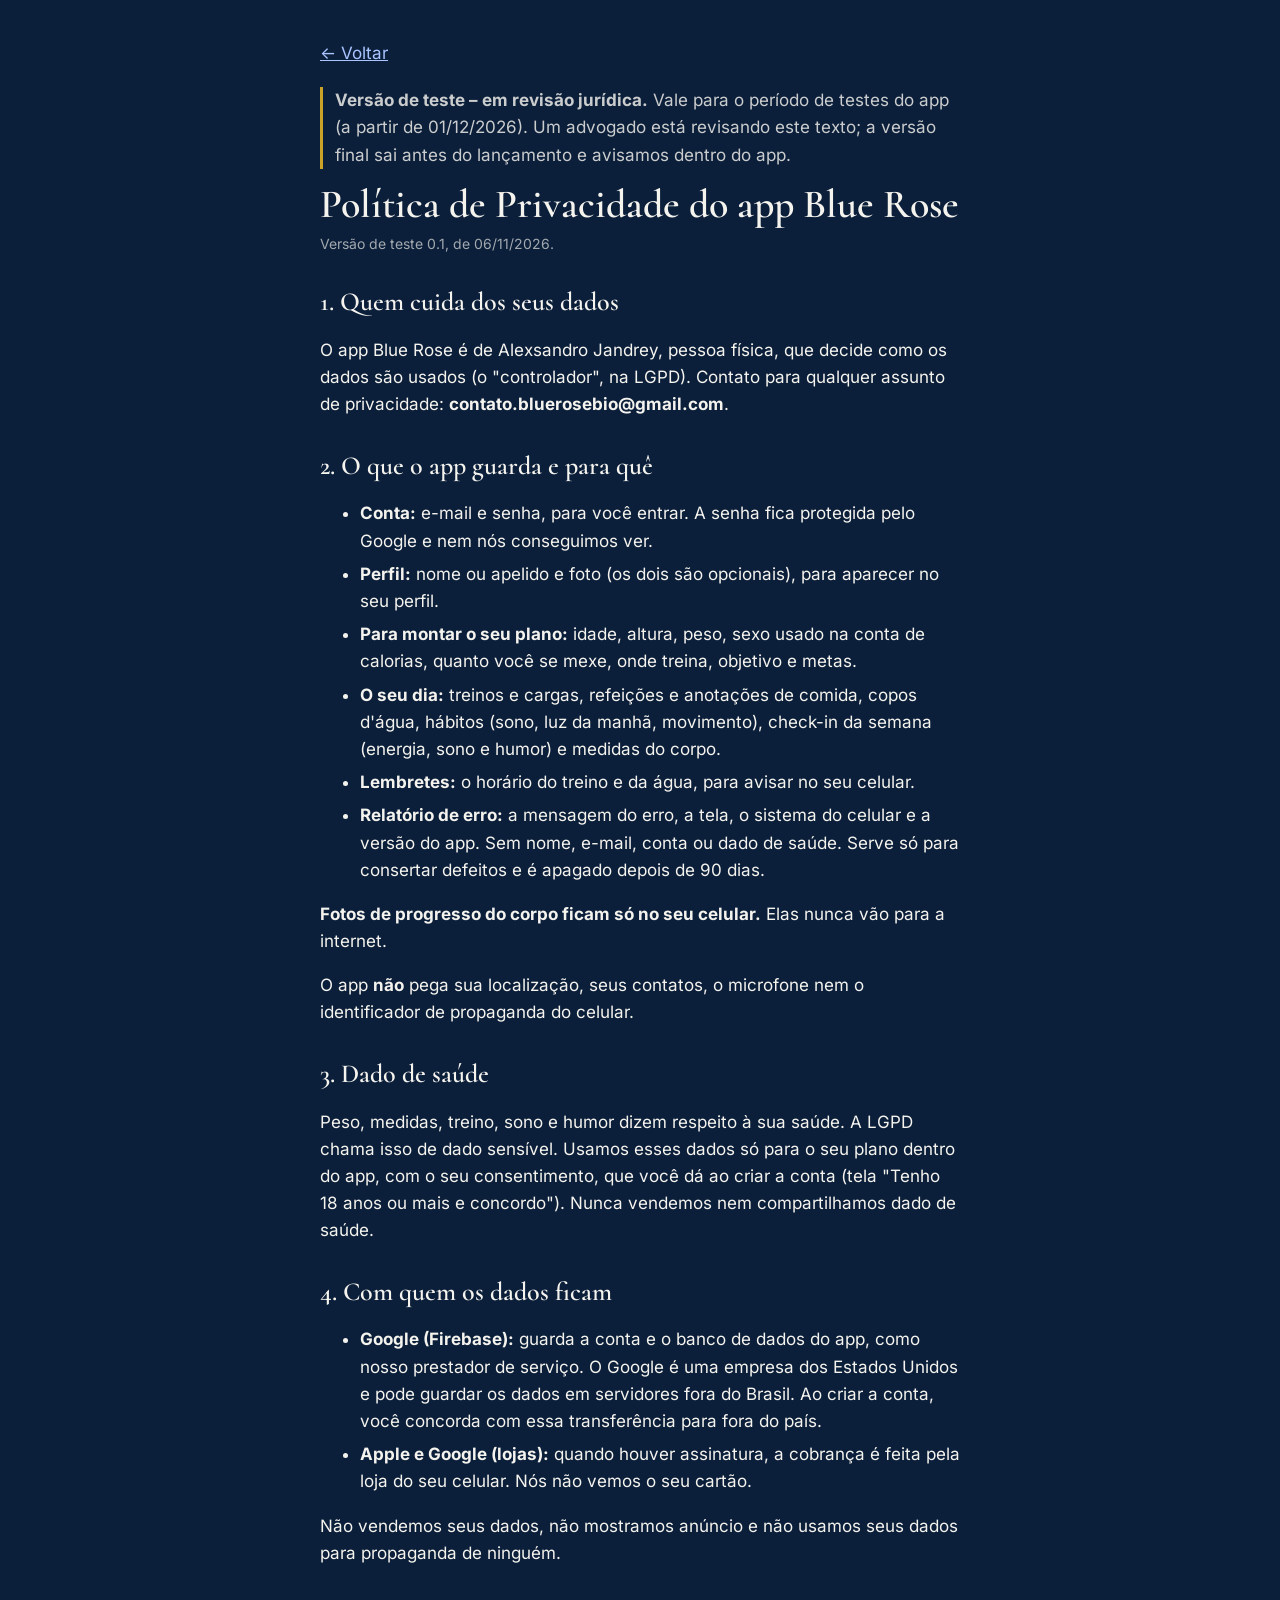
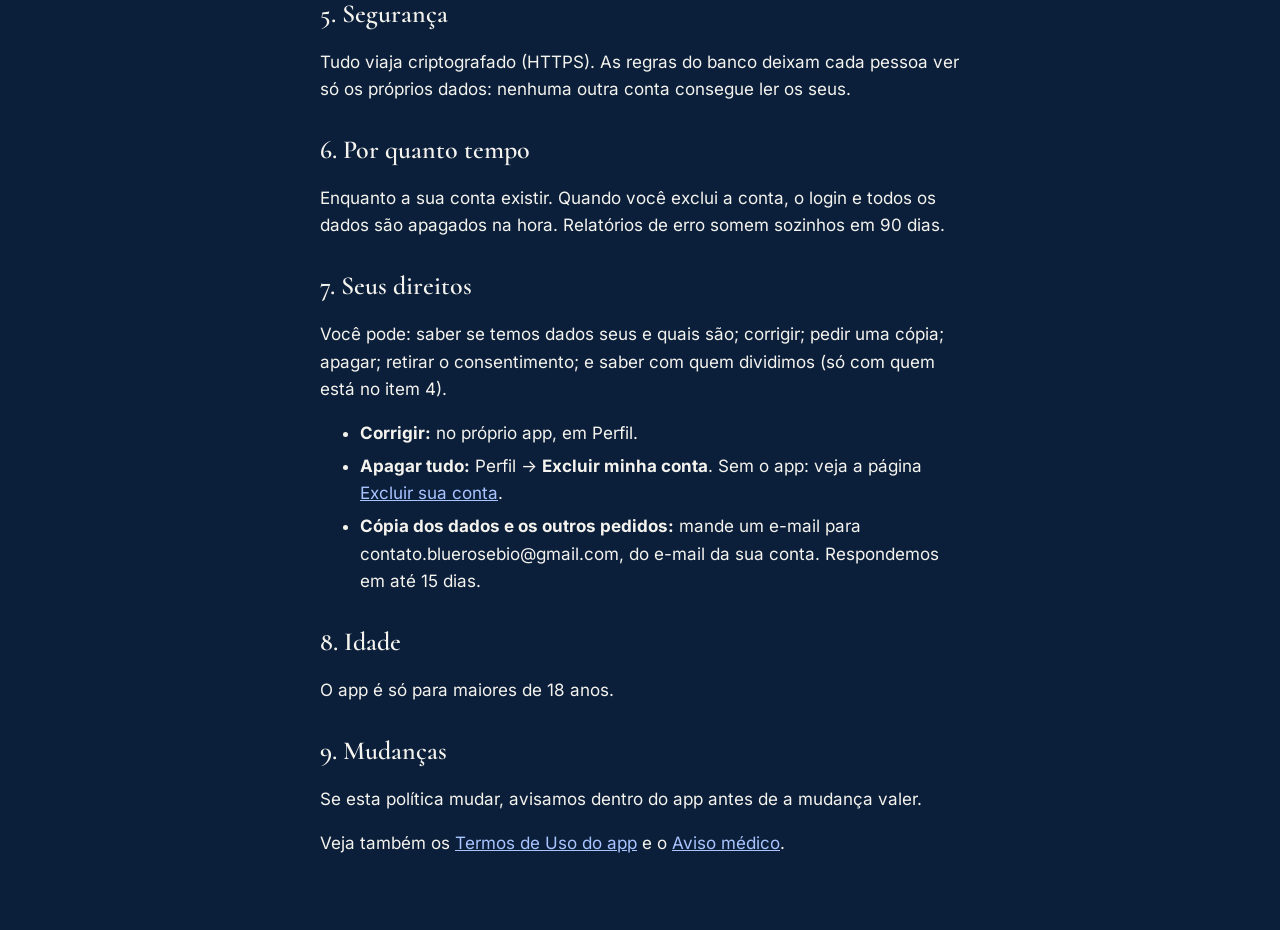
==== app-privacidade.html @ 99fc52bf "Atualiza o site (esteira ed63c72)" ====
<!doctype html>
<html lang="pt-BR">
<head>
  <meta charset="utf-8">
  <meta name="viewport" content="width=device-width, initial-scale=1">
  <title>Privacidade do app · Blue Rose</title>
  <meta name="robots" content="noindex">
  <link rel="icon" href="img/favicon.png">
  <link rel="stylesheet" href="tokens.css">
  <link rel="stylesheet" href="estilo.css">
</head>
<body>
<main class="texto miolo">
  <a class="voltar" href="index.html">← Voltar</a>
  <p class="aviso"><b>Versão de teste – em revisão jurídica.</b> Vale para o período de testes do app (a partir de 01/12/2026). Um advogado está revisando este texto; a versão final sai antes do lançamento e avisamos dentro do app.</p>
  <h1>Política de Privacidade do app Blue Rose</h1>
  <p class="versao">Versão de teste 0.1, de 06/11/2026.</p>

  <h2>1. Quem cuida dos seus dados</h2>
  <p>O app Blue Rose é de Alexsandro Jandrey, pessoa física, que decide como os dados são usados (o "controlador", na LGPD). Contato para qualquer assunto de privacidade: <b>contato.bluerosebio@gmail.com</b>.</p>

  <h2>2. O que o app guarda e para quê</h2>
  <ul>
    <li><b>Conta:</b> e-mail e senha, para você entrar. A senha fica protegida pelo Google e nem nós conseguimos ver.</li>
    <li><b>Perfil:</b> nome ou apelido e foto (os dois são opcionais), para aparecer no seu perfil.</li>
    <li><b>Para montar o seu plano:</b> idade, altura, peso, sexo usado na conta de calorias, quanto você se mexe, onde treina, objetivo e metas.</li>
    <li><b>O seu dia:</b> treinos e cargas, refeições e anotações de comida, copos d'água, hábitos (sono, luz da manhã, movimento), check-in da semana (energia, sono e humor) e medidas do corpo.</li>
    <li><b>Lembretes:</b> o horário do treino e da água, para avisar no seu celular.</li>
    <li><b>Relatório de erro:</b> a mensagem do erro, a tela, o sistema do celular e a versão do app. Sem nome, e-mail, conta ou dado de saúde. Serve só para consertar defeitos e é apagado depois de 90 dias.</li>
  </ul>
  <p><b>Fotos de progresso do corpo ficam só no seu celular.</b> Elas nunca vão para a internet.</p>
  <p>O app <b>não</b> pega sua localização, seus contatos, o microfone nem o identificador de propaganda do celular.</p>

  <h2>3. Dado de saúde</h2>
  <p>Peso, medidas, treino, sono e humor dizem respeito à sua saúde. A LGPD chama isso de dado sensível. Usamos esses dados só para o seu plano dentro do app, com o seu consentimento, que você dá ao criar a conta (tela "Tenho 18 anos ou mais e concordo"). Nunca vendemos nem compartilhamos dado de saúde.</p>

  <h2>4. Com quem os dados ficam</h2>
  <ul>
    <li><b>Google (Firebase):</b> guarda a conta e o banco de dados do app, como nosso prestador de serviço. O Google é uma empresa dos Estados Unidos e pode guardar os dados em servidores fora do Brasil. Ao criar a conta, você concorda com essa transferência para fora do país.</li>
    <li><b>Apple e Google (lojas):</b> quando houver assinatura, a cobrança é feita pela loja do seu celular. Nós não vemos o seu cartão.</li>
  </ul>
  <p>Não vendemos seus dados, não mostramos anúncio e não usamos seus dados para propaganda de ninguém.</p>

  <h2>5. Segurança</h2>
  <p>Tudo viaja criptografado (HTTPS). As regras do banco deixam cada pessoa ver só os próprios dados: nenhuma outra conta consegue ler os seus.</p>

  <h2>6. Por quanto tempo</h2>
  <p>Enquanto a sua conta existir. Quando você exclui a conta, o login e todos os dados são apagados na hora. Relatórios de erro somem sozinhos em 90 dias.</p>

  <h2>7. Seus direitos</h2>
  <p>Você pode: saber se temos dados seus e quais são; corrigir; pedir uma cópia; apagar; retirar o consentimento; e saber com quem dividimos (só com quem está no item 4).</p>
  <ul>
    <li><b>Corrigir:</b> no próprio app, em Perfil.</li>
    <li><b>Apagar tudo:</b> Perfil → <b>Excluir minha conta</b>. Sem o app: veja a página <a href="excluir-conta.html">Excluir sua conta</a>.</li>
    <li><b>Cópia dos dados e os outros pedidos:</b> mande um e-mail para contato.bluerosebio@gmail.com, do e-mail da sua conta. Respondemos em até 15 dias.</li>
  </ul>

  <h2>8. Idade</h2>
  <p>O app é só para maiores de 18 anos.</p>

  <h2>9. Mudanças</h2>
  <p>Se esta política mudar, avisamos dentro do app antes de a mudança valer.</p>

  <p>Veja também os <a href="app-termos.html">Termos de Uso do app</a> e o <a href="aviso-medico.html">Aviso médico</a>.</p>
</main>
</body>
</html>
---- tokens.css ----
/* GERADO por blue-rose-marca/gerar.py a partir de tokens/tokens.json. Não edite: edite os tokens e rode python gerar.py. */
@font-face { font-family: "Cormorant"; src: url("fontes/Cormorant-400.ttf") format("truetype"); font-weight: 400; font-style: normal; font-display: swap; }
@font-face { font-family: "Cormorant"; src: url("fontes/Cormorant-500-Italic.ttf") format("truetype"); font-weight: 500; font-style: italic; font-display: swap; }
@font-face { font-family: "Cormorant"; src: url("fontes/Cormorant-600.ttf") format("truetype"); font-weight: 600; font-style: normal; font-display: swap; }
@font-face { font-family: "Cormorant"; src: url("fontes/Cormorant-700.ttf") format("truetype"); font-weight: 700; font-style: normal; font-display: swap; }
@font-face { font-family: "Inter"; src: url("fontes/Inter-400.ttf") format("truetype"); font-weight: 400; font-style: normal; font-display: swap; }
@font-face { font-family: "Inter"; src: url("fontes/Inter-600.ttf") format("truetype"); font-weight: 600; font-style: normal; font-display: swap; }
@font-face { font-family: "Inter"; src: url("fontes/Inter-700.ttf") format("truetype"); font-weight: 700; font-style: normal; font-display: swap; }
@font-face { font-family: "Inter"; src: url("fontes/Inter-800.ttf") format("truetype"); font-weight: 800; font-style: normal; font-display: swap; }
:root {
  --cor-azul-profundo: #0B1F3A;
  --cor-azul-profundo-rgb: 11 31 58;
  --cor-azul-escuro: #2F63D9;
  --cor-azul-escuro-rgb: 47 99 217;
  --cor-azul-rosa: #3D7BFF;
  --cor-azul-rosa-rgb: 61 123 255;
  --cor-azul-rosa-hover: #2F6BEC;
  --cor-azul-rosa-hover-rgb: 47 107 236;
  --cor-azul-suave: #7FA6FF;
  --cor-azul-suave-rgb: 127 166 255;
  --cor-azul-claro: #A9C4FF;
  --cor-azul-claro-rgb: 169 196 255;
  --cor-azul-noite: #06111F;
  --cor-azul-noite-rgb: 6 17 31;
  --cor-dourado: #C9A227;
  --cor-dourado-rgb: 201 162 39;
  --cor-branco-quebrado: #F5F3EE;
  --cor-branco-quebrado-rgb: 245 243 238;
  --cor-branco-puro: #FFFFFF;
  --cor-branco-puro-rgb: 255 255 255;
  --cor-branco-suave: #9FB0C8;
  --cor-branco-suave-rgb: 159 176 200;
  --cor-grafite: #1A1A1A;
  --cor-grafite-rgb: 26 26 26;
  --cor-preto: #000000;
  --cor-preto-rgb: 0 0 0;
  --cor-superficie-cartao: #12294A;
  --cor-superficie-cartao-rgb: 18 41 74;
  --cor-superficie-cartao-2: #1A365F;
  --cor-superficie-cartao-2-rgb: 26 54 95;
  --cor-superficie-linha: #284A7A;
  --cor-superficie-linha-rgb: 40 74 122;
  --cor-teste-instagram-claro-fundo: #FAFAFA;
  --cor-teste-instagram-claro-fundo-rgb: 250 250 250;
  --cor-teste-instagram-claro-texto: #161616;
  --cor-teste-instagram-claro-texto-rgb: 22 22 22;
  --cor-teste-instagram-claro-borda: #CCCCCC;
  --cor-teste-instagram-claro-borda-rgb: 204 204 204;
  --cor-teste-instagram-escuro-fundo: #000000;
  --cor-teste-instagram-escuro-fundo-rgb: 0 0 0;
  --cor-teste-instagram-escuro-texto: #EEEEEE;
  --cor-teste-instagram-escuro-texto-rgb: 238 238 238;
  --cor-teste-instagram-escuro-borda: #444444;
  --cor-teste-instagram-escuro-borda-rgb: 68 68 68;
  --cor-estado-positivo: #63D6A8;
  --cor-estado-positivo-rgb: 99 214 168;
  --cor-estado-perigo: #E5484D;
  --cor-estado-perigo-rgb: 229 72 77;
  --opacidade-texto-secundario: 0.82;
  --opacidade-texto-apoio: 0.75;
  --opacidade-texto-suave: 0.65;
  --opacidade-brilho: 0.25;
  --opacidade-linha: 0.18;
  --opacidade-selecao: 0.14;
  --opacidade-marcado: 0.3;
  --opacidade-apagado: 0.35;
  --opacidade-borda-destaque: 0.5;
  --opacidade-veu: 0.72;
  --opacidade-barra: 0.92;
  --opacidade-sombra: 0.3;
  --fonte-titulo: "Cormorant", Georgia, serif;
  --fonte-texto: "Inter", system-ui, sans-serif;
  --espaco-1: 4px;
  --espaco-2: 8px;
  --espaco-3: 12px;
  --espaco-4: 16px;
  --espaco-5: 20px;
  --espaco-6: 24px;
  --espaco-8: 32px;
  --espaco-10: 40px;
  --espaco-12: 48px;
  --espaco-14: 56px;
  --raio-pequeno: 12px;
  --raio-cartao: 14px;
  --raio-medio: 16px;
  --raio-grande: 20px;
  --raio-extra: 24px;
  --raio-pilula: 999px;
  --app-fundo: #0B1F3A;
  --app-fundo-escuro: #06111F;
  --app-superficie: #12294A;
  --app-superficie-2: #1A365F;
  --app-linha: #284A7A;
  --app-texto: #F5F3EE;
  --app-texto-suave: #9FB0C8;
  --app-destaque: #3D7BFF;
  --app-destaque-2: #A9C4FF;
  --app-positivo: #63D6A8;
  --app-perigo: #E5484D;
  --app-dourado: #C9A227;
  --app-sombra: #000000;
  --app-gradiente-inicio: #7FA6FF;
  --app-gradiente-fim: #3D7BFF;
}
---- estilo.css ----
/* Blue Rose — página da lista de espera.
   Cor, fonte, espaço e raio vêm de tokens.css (gerado pelo blue-rose-marca; copiado na montagem do site).
   Regra: aqui só var(--…); nunca cor ou fonte escrita direto. */
:root {
  --linha: rgb(var(--cor-azul-claro-rgb) / var(--opacidade-linha));
  --texto-secundario: rgb(var(--cor-branco-quebrado-rgb) / var(--opacidade-texto-secundario));
  --texto-apoio: rgb(var(--cor-branco-quebrado-rgb) / var(--opacidade-texto-apoio));
  --texto-suave: rgb(var(--cor-branco-quebrado-rgb) / var(--opacidade-texto-suave));
}

* { box-sizing: border-box; }
html { scroll-behavior: smooth; }
body {
  margin: 0;
  background: var(--cor-azul-profundo);
  color: var(--cor-branco-quebrado);
  font-family: var(--fonte-texto);
  font-size: 17px;
  line-height: 1.6;
  -webkit-font-smoothing: antialiased;
}
a { color: var(--cor-azul-claro); }
.miolo { max-width: 680px; margin: 0 auto; padding: 0 var(--espaco-5); }

/* topo */
.topo { text-align: center; padding-top: var(--espaco-14); padding-bottom: var(--espaco-10); }
.topo img { width: 168px; height: 168px; border-radius: 50%; display: block; margin: 0 auto var(--espaco-6);
  box-shadow: 0 0 0 1px var(--linha), 0 12px 48px rgb(var(--cor-azul-rosa-rgb) / var(--opacidade-brilho)); }
.marca { font-family: var(--fonte-titulo); font-weight: 600; letter-spacing: 0.12em; font-size: 15px;
  color: var(--cor-azul-claro); margin: 0 0 var(--espaco-3); }
h1 { font-family: var(--fonte-titulo); font-weight: 600; font-size: clamp(32px, 8.4vw, 56px); line-height: 1.05;
  margin: 0 0 var(--espaco-4); }
.sub { font-size: 18px; color: var(--texto-secundario); margin: 0 auto 28px; max-width: 30em; }
.botao { display: inline-block; background: var(--cor-azul-rosa); color: var(--cor-branco-puro); text-decoration: none;
  font-weight: 600; padding: 14px 28px; border-radius: var(--raio-pilula); }
.botao:hover, .botao:focus-visible { background: var(--cor-azul-rosa-hover); }
.botao:focus-visible { outline: 3px solid var(--cor-azul-claro); outline-offset: 3px; }

/* seções */
section { padding: var(--espaco-12) 0; border-top: 1px solid var(--linha); }
h2 { font-family: var(--fonte-titulo); font-weight: 600; font-size: 34px; line-height: 1.15; margin: 0 0 var(--espaco-5); }
.manifesto p { margin: 0 0 14px; }
.manifesto .virada { font-family: var(--fonte-titulo); font-style: italic; font-weight: 500; font-size: 26px;
  line-height: 1.3; color: var(--cor-branco-quebrado); margin-top: var(--espaco-6); }
.ouro { color: var(--cor-dourado); }

.beneficios { display: grid; gap: 14px; margin: 0; padding: 0; list-style: none; }
.beneficios li { background: var(--cor-superficie-cartao); border: 1px solid var(--linha); border-radius: var(--raio-cartao);
  padding: var(--espaco-5) 22px; }
.beneficios b { display: block; font-size: 18px; margin-bottom: var(--espaco-1); }
.beneficios span { color: var(--texto-secundario); }
.obs { font-size: 14px; color: var(--texto-suave); margin-top: 14px; }

.form-caixa { background: var(--cor-superficie-cartao); border: 1px solid var(--linha); border-radius: var(--raio-cartao);
  padding: var(--espaco-2); min-height: 120px; }
.form-pendente { padding: var(--espaco-6); text-align: center; color: var(--texto-apoio); }

/* rodapé */
footer { border-top: 1px solid var(--linha); padding: var(--espaco-8) 0 var(--espaco-12); font-size: 14px; color: var(--texto-suave); }
footer nav { display: flex; flex-wrap: wrap; gap: var(--espaco-2) 18px; margin-bottom: 14px; }
.aviso { border-left: 3px solid var(--cor-dourado); padding-left: var(--espaco-3); margin: 0 0 14px; color: var(--texto-secundario); }

/* páginas de texto (legais) */
.texto { padding-top: var(--espaco-10); padding-bottom: var(--espaco-14); }
.texto h1 { font-size: 40px; }
.texto h2 { font-size: 26px; margin-top: var(--espaco-8); }
.texto li { margin-bottom: 6px; }
.versao { color: var(--texto-suave); font-size: 14px; margin: calc(-1 * var(--espaco-2)) 0 var(--espaco-6); }
.voltar { display: inline-block; margin-bottom: var(--espaco-5); }

@media (min-width: 720px) {
  .beneficios { grid-template-columns: repeat(3, 1fr); }
  .topo { padding-top: 80px; }
}
@media (prefers-reduced-motion: reduce) { html { scroll-behavior: auto; } }
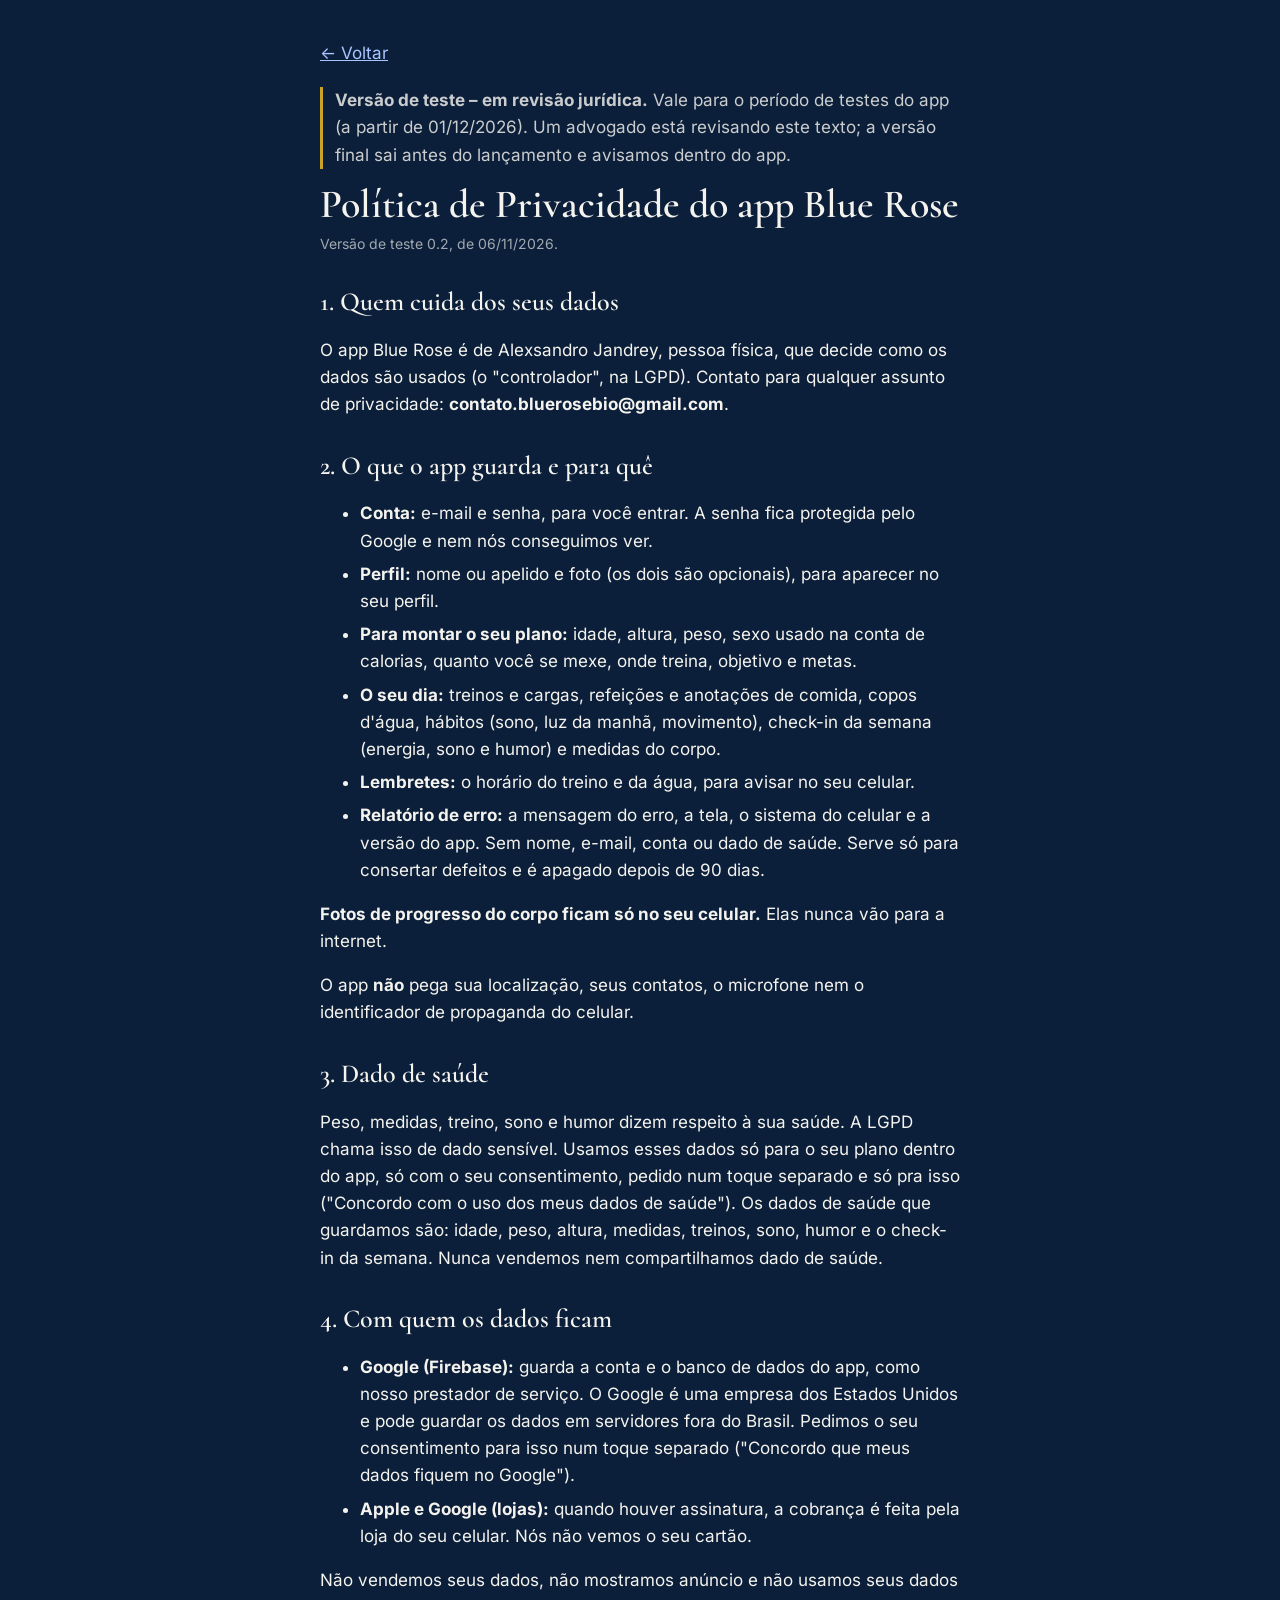
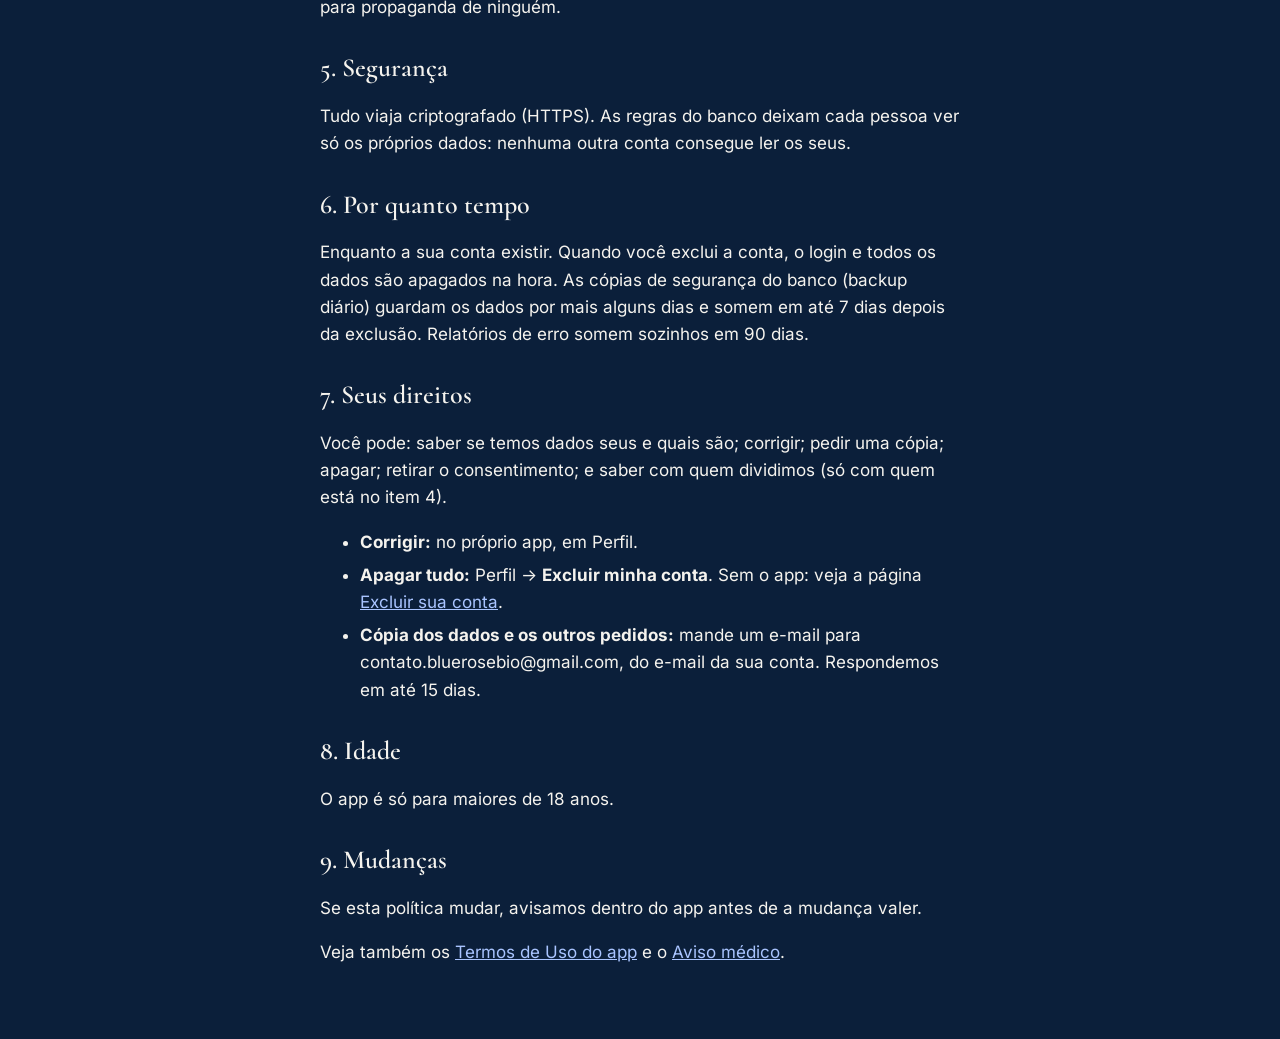
==== commit 81690983: "Atualiza o site (esteira 161ea1b)" ====
--- a/app-privacidade.html
+++ b/app-privacidade.html
@@ -14,7 +14,7 @@
   <a class="voltar" href="index.html">← Voltar</a>
   <p class="aviso"><b>Versão de teste – em revisão jurídica.</b> Vale para o período de testes do app (a partir de 01/12/2026). Um advogado está revisando este texto; a versão final sai antes do lançamento e avisamos dentro do app.</p>
   <h1>Política de Privacidade do app Blue Rose</h1>
-  <p class="versao">Versão de teste 0.1, de 06/11/2026.</p>
+  <p class="versao">Versão de teste 0.2, de 06/11/2026.</p>
 
   <h2>1. Quem cuida dos seus dados</h2>
   <p>O app Blue Rose é de Alexsandro Jandrey, pessoa física, que decide como os dados são usados (o "controlador", na LGPD). Contato para qualquer assunto de privacidade: <b>contato.bluerosebio@gmail.com</b>.</p>
@@ -32,11 +32,11 @@
   <p>O app <b>não</b> pega sua localização, seus contatos, o microfone nem o identificador de propaganda do celular.</p>
 
   <h2>3. Dado de saúde</h2>
-  <p>Peso, medidas, treino, sono e humor dizem respeito à sua saúde. A LGPD chama isso de dado sensível. Usamos esses dados só para o seu plano dentro do app, com o seu consentimento, que você dá ao criar a conta (tela "Tenho 18 anos ou mais e concordo"). Nunca vendemos nem compartilhamos dado de saúde.</p>
+  <p>Peso, medidas, treino, sono e humor dizem respeito à sua saúde. A LGPD chama isso de dado sensível. Usamos esses dados só para o seu plano dentro do app, só com o seu consentimento, pedido num toque separado e só pra isso ("Concordo com o uso dos meus dados de saúde"). Os dados de saúde que guardamos são: idade, peso, altura, medidas, treinos, sono, humor e o check-in da semana. Nunca vendemos nem compartilhamos dado de saúde.</p>
 
   <h2>4. Com quem os dados ficam</h2>
   <ul>
-    <li><b>Google (Firebase):</b> guarda a conta e o banco de dados do app, como nosso prestador de serviço. O Google é uma empresa dos Estados Unidos e pode guardar os dados em servidores fora do Brasil. Ao criar a conta, você concorda com essa transferência para fora do país.</li>
+    <li><b>Google (Firebase):</b> guarda a conta e o banco de dados do app, como nosso prestador de serviço. O Google é uma empresa dos Estados Unidos e pode guardar os dados em servidores fora do Brasil. Pedimos o seu consentimento para isso num toque separado ("Concordo que meus dados fiquem no Google").</li>
     <li><b>Apple e Google (lojas):</b> quando houver assinatura, a cobrança é feita pela loja do seu celular. Nós não vemos o seu cartão.</li>
   </ul>
   <p>Não vendemos seus dados, não mostramos anúncio e não usamos seus dados para propaganda de ninguém.</p>
@@ -45,7 +45,7 @@
   <p>Tudo viaja criptografado (HTTPS). As regras do banco deixam cada pessoa ver só os próprios dados: nenhuma outra conta consegue ler os seus.</p>
 
   <h2>6. Por quanto tempo</h2>
-  <p>Enquanto a sua conta existir. Quando você exclui a conta, o login e todos os dados são apagados na hora. Relatórios de erro somem sozinhos em 90 dias.</p>
+  <p>Enquanto a sua conta existir. Quando você exclui a conta, o login e todos os dados são apagados na hora. As cópias de segurança do banco (backup diário) guardam os dados por mais alguns dias e somem em até 7 dias depois da exclusão. Relatórios de erro somem sozinhos em 90 dias.</p>
 
   <h2>7. Seus direitos</h2>
   <p>Você pode: saber se temos dados seus e quais são; corrigir; pedir uma cópia; apagar; retirar o consentimento; e saber com quem dividimos (só com quem está no item 4).</p>
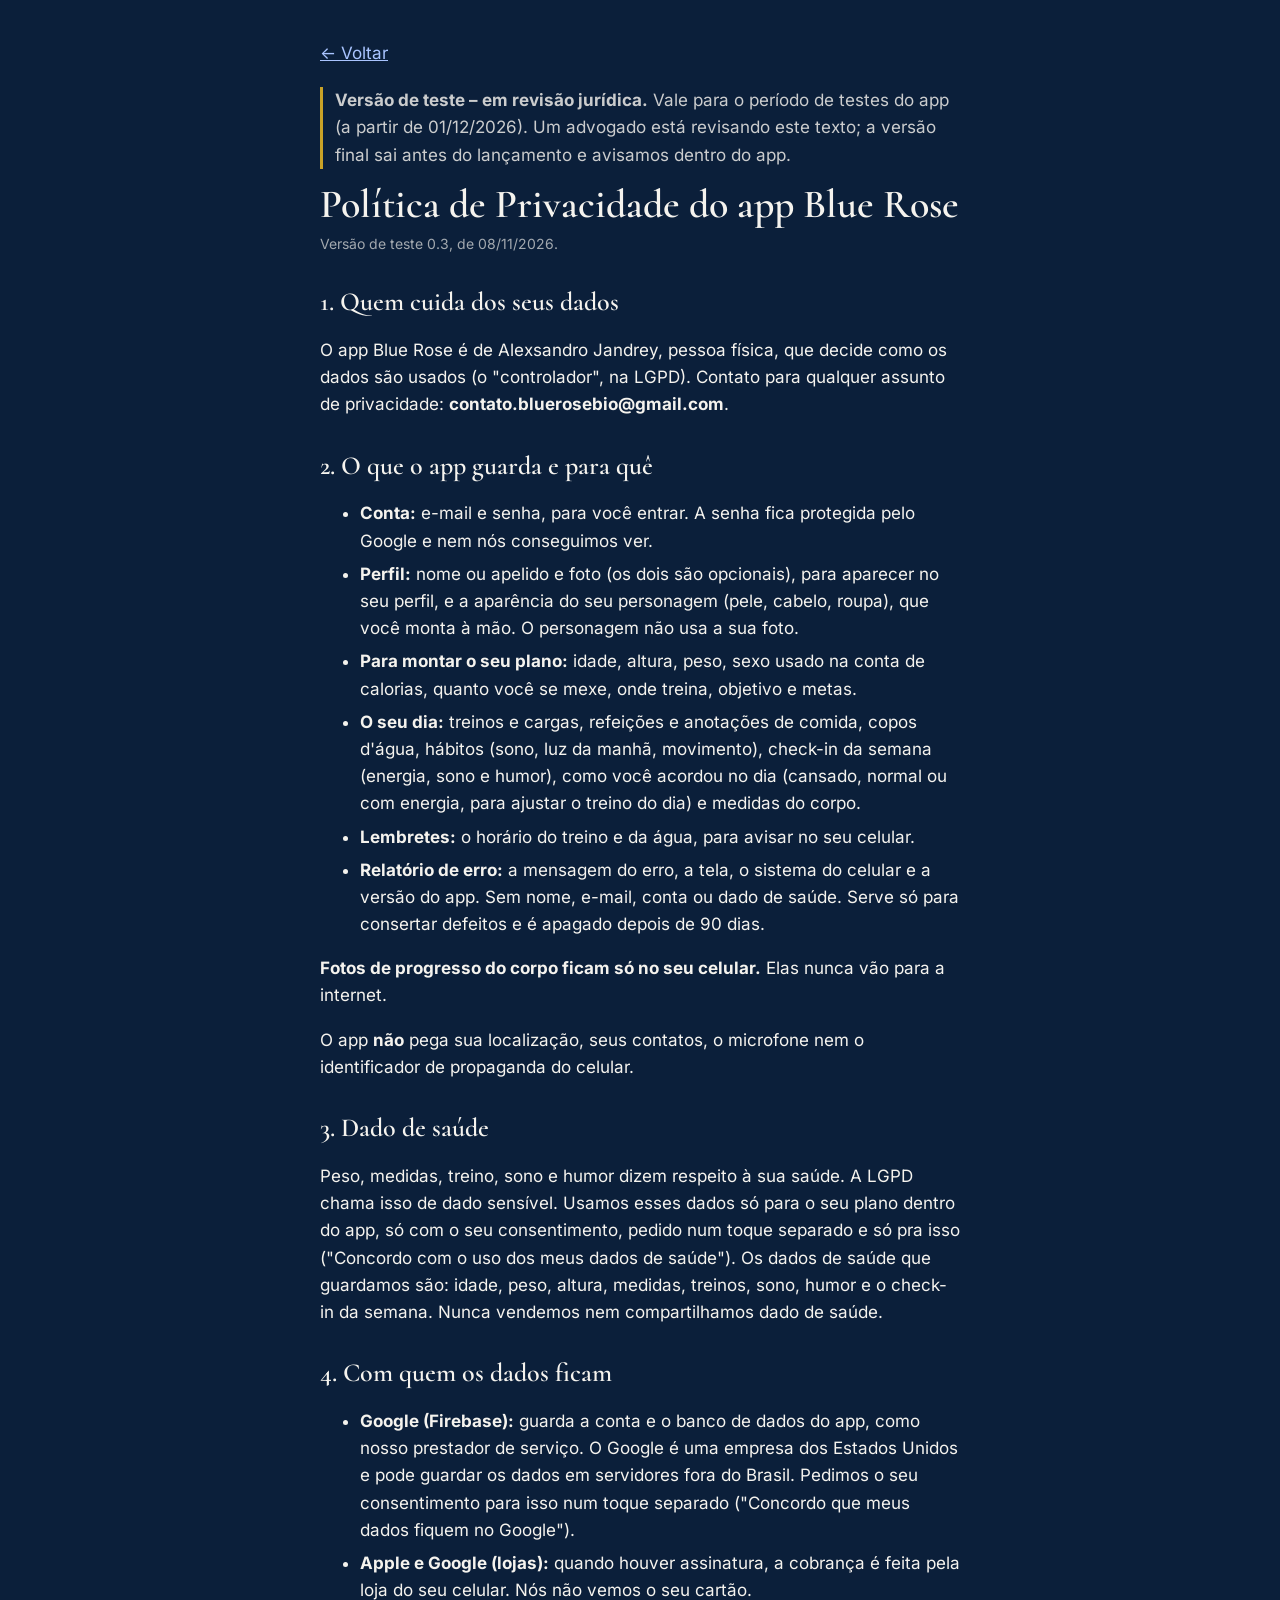
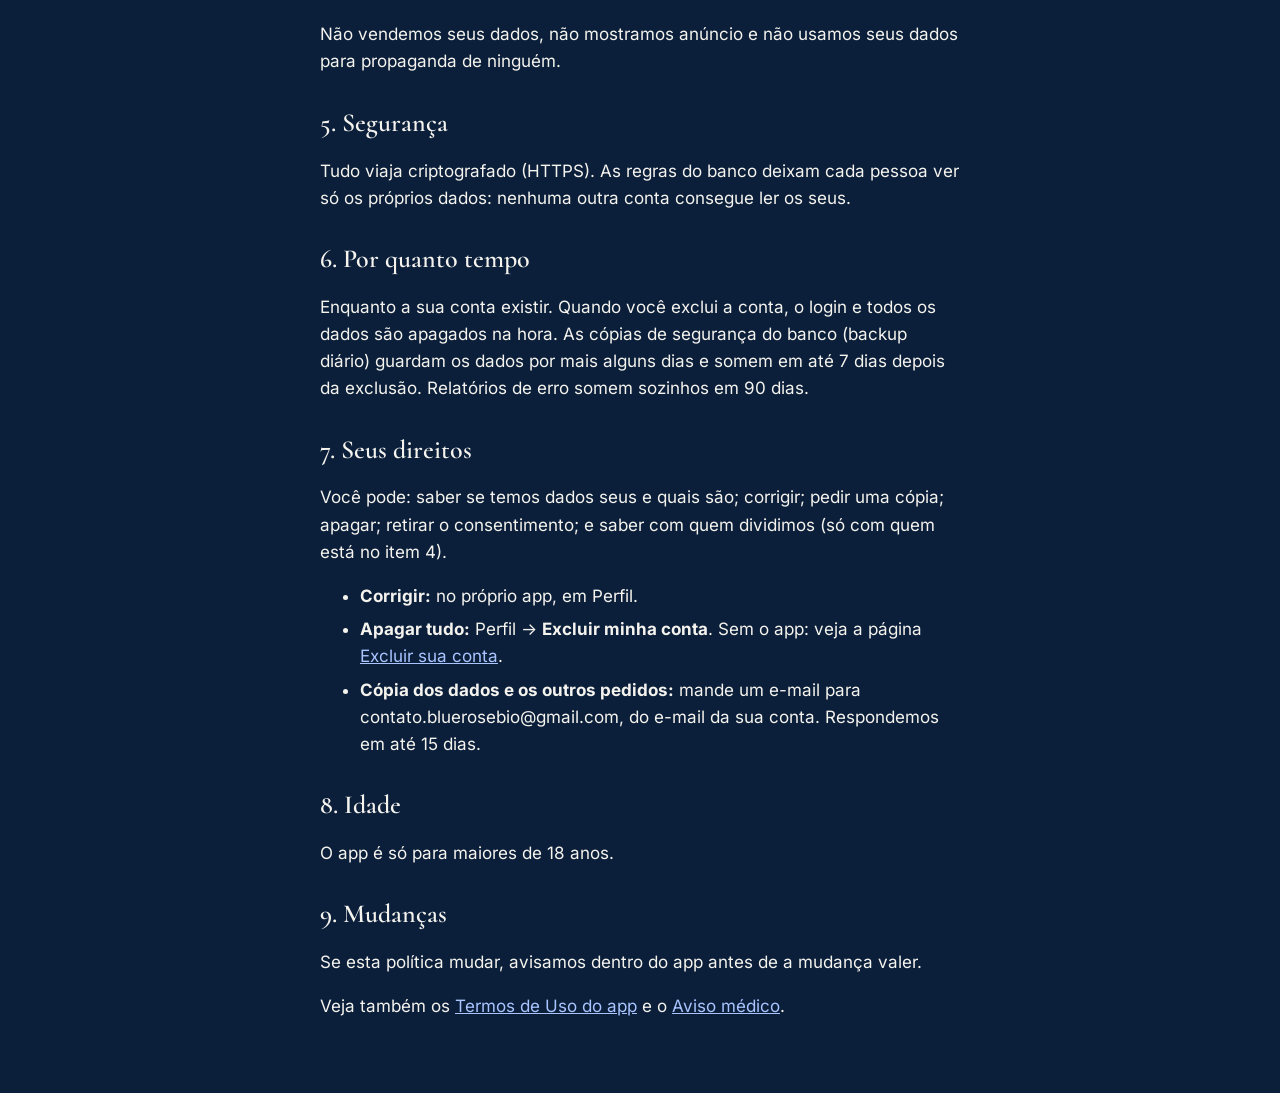
==== commit b5d0609b: "Atualiza o site (esteira b35fb36)" ====
--- a/app-privacidade.html
+++ b/app-privacidade.html
@@ -14,7 +14,7 @@
   <a class="voltar" href="index.html">← Voltar</a>
   <p class="aviso"><b>Versão de teste – em revisão jurídica.</b> Vale para o período de testes do app (a partir de 01/12/2026). Um advogado está revisando este texto; a versão final sai antes do lançamento e avisamos dentro do app.</p>
   <h1>Política de Privacidade do app Blue Rose</h1>
-  <p class="versao">Versão de teste 0.2, de 06/11/2026.</p>
+  <p class="versao">Versão de teste 0.3, de 08/11/2026.</p>
 
   <h2>1. Quem cuida dos seus dados</h2>
   <p>O app Blue Rose é de Alexsandro Jandrey, pessoa física, que decide como os dados são usados (o "controlador", na LGPD). Contato para qualquer assunto de privacidade: <b>contato.bluerosebio@gmail.com</b>.</p>
@@ -22,9 +22,9 @@
   <h2>2. O que o app guarda e para quê</h2>
   <ul>
     <li><b>Conta:</b> e-mail e senha, para você entrar. A senha fica protegida pelo Google e nem nós conseguimos ver.</li>
-    <li><b>Perfil:</b> nome ou apelido e foto (os dois são opcionais), para aparecer no seu perfil.</li>
+    <li><b>Perfil:</b> nome ou apelido e foto (os dois são opcionais), para aparecer no seu perfil, e a aparência do seu personagem (pele, cabelo, roupa), que você monta à mão. O personagem não usa a sua foto.</li>
     <li><b>Para montar o seu plano:</b> idade, altura, peso, sexo usado na conta de calorias, quanto você se mexe, onde treina, objetivo e metas.</li>
-    <li><b>O seu dia:</b> treinos e cargas, refeições e anotações de comida, copos d'água, hábitos (sono, luz da manhã, movimento), check-in da semana (energia, sono e humor) e medidas do corpo.</li>
+    <li><b>O seu dia:</b> treinos e cargas, refeições e anotações de comida, copos d'água, hábitos (sono, luz da manhã, movimento), check-in da semana (energia, sono e humor), como você acordou no dia (cansado, normal ou com energia, para ajustar o treino do dia) e medidas do corpo.</li>
     <li><b>Lembretes:</b> o horário do treino e da água, para avisar no seu celular.</li>
     <li><b>Relatório de erro:</b> a mensagem do erro, a tela, o sistema do celular e a versão do app. Sem nome, e-mail, conta ou dado de saúde. Serve só para consertar defeitos e é apagado depois de 90 dias.</li>
   </ul>
--- a/tokens.css
+++ b/tokens.css
@@ -52,6 +52,10 @@
   --cor-teste-instagram-escuro-texto-rgb: 238 238 238;
   --cor-teste-instagram-escuro-borda: #444444;
   --cor-teste-instagram-escuro-borda-rgb: 68 68 68;
+  --cor-video-teste-destaque: #FF8A1F;
+  --cor-video-teste-destaque-rgb: 255 138 31;
+  --cor-video-teste-alerta: #FF3B30;
+  --cor-video-teste-alerta-rgb: 255 59 48;
   --cor-estado-positivo: #63D6A8;
   --cor-estado-positivo-rgb: 99 214 168;
   --cor-estado-perigo: #E5484D;
--- a/estilo.css
+++ b/estilo.css
@@ -53,6 +53,11 @@
 
 .form-caixa { background: var(--cor-superficie-cartao); border: 1px solid var(--linha); border-radius: var(--raio-cartao);
   padding: var(--espaco-2); min-height: 120px; }
+.indicacao { margin-top: var(--espaco-4); padding: var(--espaco-4); border: 1px dashed var(--linha); border-radius: var(--raio-cartao); }
+.indicacao p { margin: 0 0 var(--espaco-2); }
+.indicacao-link { font-size: 14px; color: var(--texto-apoio); word-break: break-all; }
+.indicacao-botao { font: inherit; font-weight: 700; color: var(--cor-azul-profundo); background: var(--cor-azul-rosa); border: 0;
+  border-radius: var(--raio-pilula); padding: var(--espaco-2) var(--espaco-4); cursor: pointer; }
 .form-pendente { padding: var(--espaco-6); text-align: center; color: var(--texto-apoio); }
 
 /* rodapé */
